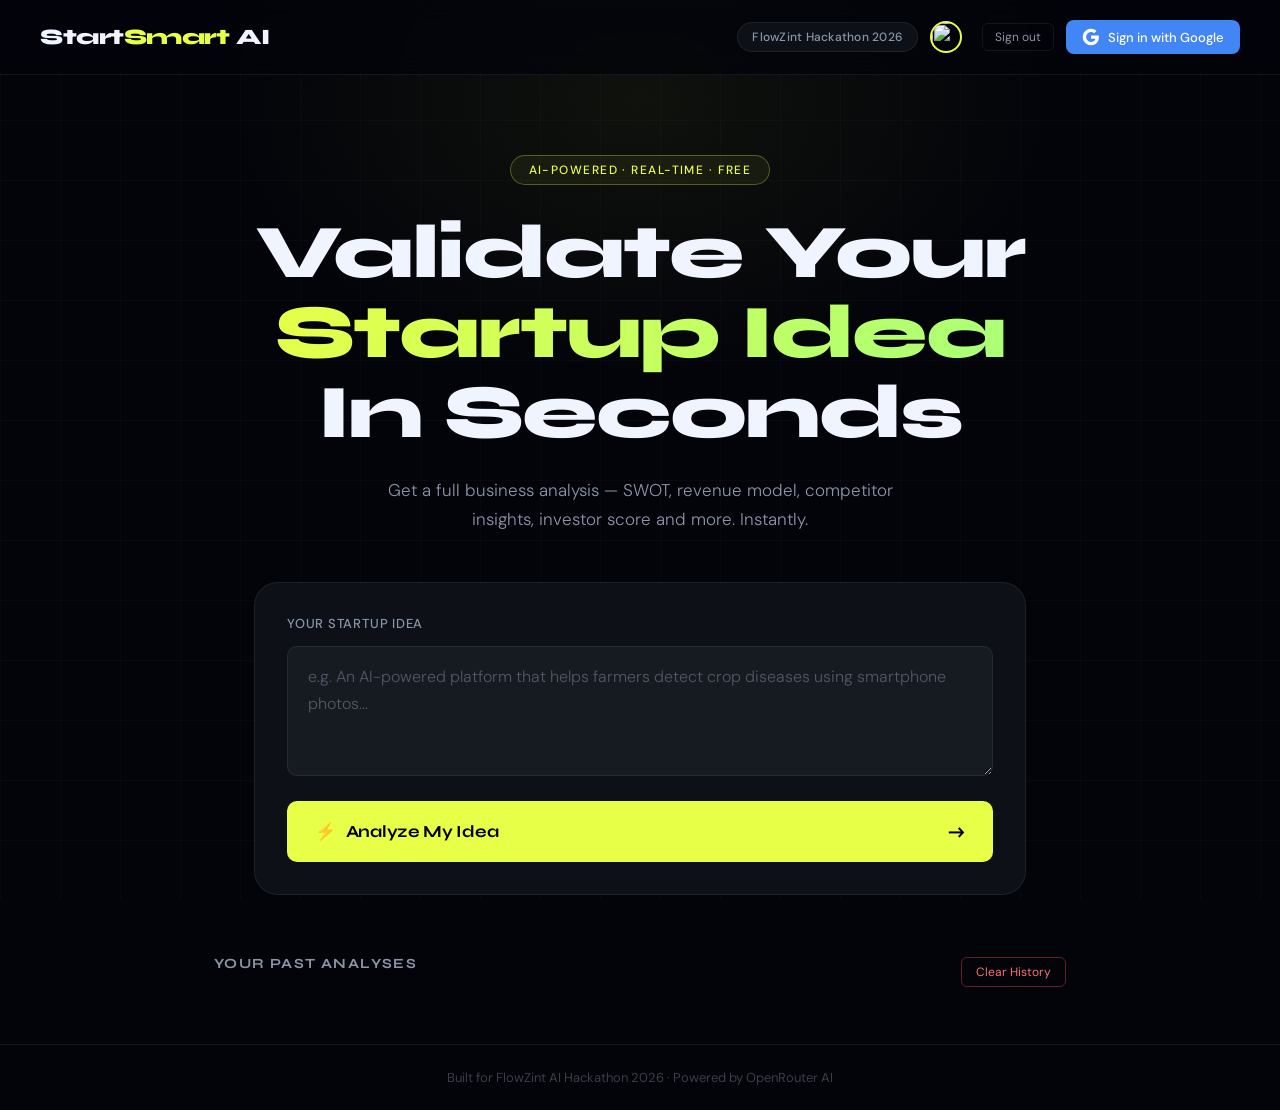
==== index.html @ db645450 "Add files via upload" ====
<!DOCTYPE html>
<html lang="en">
<head>
  <meta charset="UTF-8" />
  <meta name="viewport" content="width=device-width, initial-scale=1.0"/>
  <title>StartSmart AI</title>
  <link rel="preconnect" href="https://fonts.googleapis.com">
  <link rel="preconnect" href="https://fonts.gstatic.com" crossorigin>
  <link href="https://fonts.googleapis.com/css2?family=Syne:wght@400;600;700;800&family=DM+Sans:wght@300;400;500&display=swap" rel="stylesheet">
  <link rel="stylesheet" href="style.css">
</head>
<body>

  <div class="bg-grid"></div>
  <div class="bg-glow"></div>

  <!-- NAV -->
  <nav class="navbar">
    <div class="nav-logo">Start<span>Smart</span> AI</div>
    <div class="nav-right">
      <div class="nav-badge">FlowZint Hackathon 2026</div>
      <div id="userArea" class="user-area hidden">
        <img id="userPhoto" class="user-photo" src="" alt="">
        <span id="userName" class="user-name"></span>
        <button onclick="signOut()" class="signout-btn">Sign out</button>
      </div>
      <button id="loginBtn" onclick="signInWithGoogle()" class="login-btn">
        <svg width="18" height="18" viewBox="0 0 24 24"><path fill="#fff" d="M22.56 12.25c0-.78-.07-1.53-.2-2.25H12v4.26h5.92c-.26 1.37-1.04 2.53-2.21 3.31v2.77h3.57c2.08-1.92 3.28-4.74 3.28-8.09z"/><path fill="#fff" d="M12 23c2.97 0 5.46-.98 7.28-2.66l-3.57-2.77c-.98.66-2.23 1.06-3.71 1.06-2.86 0-5.29-1.93-6.16-4.53H2.18v2.84C3.99 20.53 7.7 23 12 23z"/><path fill="#fff" d="M5.84 14.09c-.22-.66-.35-1.36-.35-2.09s.13-1.43.35-2.09V7.07H2.18C1.43 8.55 1 10.22 1 12s.43 3.45 1.18 4.93l3.66-2.84z"/><path fill="#fff" d="M12 5.38c1.62 0 3.06.56 4.21 1.64l3.15-3.15C17.45 2.09 14.97 1 12 1 7.7 1 3.99 3.47 2.18 7.07l3.66 2.84c.87-2.6 3.3-4.53 6.16-4.53z"/></svg>
        Sign in with Google
      </button>
    </div>
  </nav>

  <!-- HERO -->
  <section class="hero">
    <div class="hero-tag">AI-Powered · Real-Time · Free</div>
    <h1 class="hero-title">
      Validate Your<br>
      <span class="gradient-text">Startup Idea</span><br>
      In Seconds
    </h1>
    <p class="hero-sub">Get a full business analysis — SWOT, revenue model, competitor insights, investor score and more. Instantly.</p>

    <div class="input-card">
      <label class="input-label">Your Startup Idea</label>
      <textarea id="ideaInput" placeholder="e.g. An AI-powered platform that helps farmers detect crop diseases using smartphone photos..."></textarea>
      <button id="analyzeBtn" onclick="analyzeIdea()">
        <span class="btn-icon">⚡</span>
        <span class="btn-text">Analyze My Idea</span>
        <span class="btn-arrow">→</span>
      </button>
    </div>
  </section>

  <!-- HISTORY -->
  <section id="historySection" class="history-section hidden">
    <div class="history-header">
      <div class="section-heading">Your Past Analyses</div>
      <button class="clear-btn" onclick="clearHistory()">Clear History</button>
    </div>
    <div id="historyList" class="history-list"></div>
  </section>

  <!-- RESULTS -->
  <section id="resultsSection" class="results-section hidden">
    <div class="score-banner">
      <div class="score-left">
        <div class="score-label">Investor Readiness Score</div>
        <div class="score-value" id="scoreValue">—</div>
      </div>
      <div class="score-bar-wrap">
        <div class="score-bar-track">
          <div class="score-bar-fill" id="scoreBarFill"></div>
        </div>
        <div class="score-verdict" id="scoreVerdict"></div>
      </div>
    </div>

    <div class="cards-grid">
      <div class="result-card card-wide">
        <div class="card-icon">🎯</div>
        <div class="card-title">Problem Statement</div>
        <div class="card-body" id="res-problem"></div>
      </div>
      <div class="result-card">
        <div class="card-icon">👥</div>
        <div class="card-title">Target Audience</div>
        <div class="card-body" id="res-audience"></div>
      </div>
      <div class="result-card">
        <div class="card-icon">💰</div>
        <div class="card-title">Revenue Model</div>
        <div class="card-body" id="res-revenue"></div>
      </div>
    </div>

    <div class="swot-section">
      <div class="section-heading">SWOT Analysis</div>
      <div class="swot-grid">
        <div class="swot-box swot-s"><div class="swot-label">Strengths</div><div class="swot-body" id="res-strengths"></div></div>
        <div class="swot-box swot-w"><div class="swot-label">Weaknesses</div><div class="swot-body" id="res-weaknesses"></div></div>
        <div class="swot-box swot-o"><div class="swot-label">Opportunities</div><div class="swot-body" id="res-opportunities"></div></div>
        <div class="swot-box swot-t"><div class="swot-label">Threats</div><div class="swot-body" id="res-threats"></div></div>
      </div>
    </div>

    <div class="cards-grid">
      <div class="result-card">
        <div class="card-icon">📣</div>
        <div class="card-title">Marketing Strategy</div>
        <div class="card-body" id="res-marketing"></div>
      </div>
      <div class="result-card">
        <div class="card-icon">🏆</div>
        <div class="card-title">Competitor Analysis</div>
        <div class="card-body" id="res-competitors"></div>
      </div>
      <div class="result-card">
        <div class="card-icon">⚠️</div>
        <div class="card-title">Risk Factors</div>
        <div class="card-body" id="res-risks"></div>
      </div>
      <div class="result-card card-wide">
        <div class="card-icon">🚀</div>
        <div class="card-title">Growth Suggestions</div>
        <div class="card-body" id="res-growth"></div>
      </div>
    </div>

    <div class="re-analyze">
      <button class="re-btn" onclick="resetForm()">← Analyze Another Idea</button>
      <button class="re-btn pdf-btn" onclick="downloadPDF()">⬇ Download PDF Report</button>
    </div>
  </section>

  <!-- LOADING -->
  <div id="loadingOverlay" class="loading-overlay hidden">
    <div class="loader-box">
      <div class="loader-ring"></div>
      <div class="loader-text" id="loaderText">Analyzing your idea...</div>
    </div>
  </div>

  <div id="errorBox" class="error-box hidden"></div>

  <footer class="footer">Built for FlowZint AI Hackathon 2026 · Powered by OpenRouter AI</footer>

  <!-- Firebase -->
  <script type="module">
    import { initializeApp } from "https://www.gstatic.com/firebasejs/12.13.0/firebase-app.js";
    import { getAuth, GoogleAuthProvider, signInWithRedirect, signOut as fbSignOut, onAuthStateChanged } from "https://www.gstatic.com/firebasejs/12.13.0/firebase-auth.js";
    import { getFirestore, collection, addDoc, getDocs, query, orderBy, deleteDoc, doc } from "https://www.gstatic.com/firebasejs/12.13.0/firebase-firestore.js";

    const firebaseConfig = {
      apiKey: "AIzaSyBNS0-gdaisjywEK2RlAvpGcr-VQXPkiJ4",
      authDomain: "startsmart-ai-551ed.firebaseapp.com",
      projectId: "startsmart-ai-551ed",
      storageBucket: "startsmart-ai-551ed.firebasestorage.app",
      messagingSenderId: "896026548199",
      appId: "1:896026548199:web:0348070c6d78ef68898f42",
      measurementId: "G-07NZR28E8P"
    };

    const app = initializeApp(firebaseConfig);
    const auth = getAuth(app);
    const db = getFirestore(app);
    const provider = new GoogleAuthProvider();

    let currentUser = null;

    window.signInWithGoogle = async () => {
      try {
        await signInWithPopup(auth, provider);
      } catch (e) {
        console.error(e);
      }
    };

    window.signOut = async () => {
      await fbSignOut(auth);
    };

    window.saveToHistory = async (idea, score) => {
      if (!currentUser) return;
      try {
        await addDoc(collection(db, "users", currentUser.uid, "analyses"), {
          idea, score, timestamp: new Date()
        });
        loadHistory();
      } catch (e) { console.error(e); }
    };

    window.loadHistory = async () => {
      if (!currentUser) return;
      const historySection = document.getElementById("historySection");
      const historyList = document.getElementById("historyList");
      try {
        const q = query(collection(db, "users", currentUser.uid, "analyses"), orderBy("timestamp", "desc"));
        const snap = await getDocs(q);
        if (snap.empty) { historySection.classList.add("hidden"); return; }
        historySection.classList.remove("hidden");
        historyList.innerHTML = "";
        snap.forEach(d => {
          const data = d.data();
          const item = document.createElement("div");
          item.className = "history-item";
          item.innerHTML = `
            <div class="history-idea">${data.idea}</div>
            <div class="history-score">Score: ${data.score}/10</div>
            <div class="history-date">${data.timestamp?.toDate?.()?.toLocaleDateString() || ''}</div>
          `;
          historyList.appendChild(item);
        });
      } catch(e) { console.error(e); }
    };

    window.clearHistory = async () => {
      if (!currentUser) return;
      const q = query(collection(db, "users", currentUser.uid, "analyses"), orderBy("timestamp", "desc"));
      const snap = await getDocs(q);
      snap.forEach(async d => await deleteDoc(doc(db, "users", currentUser.uid, "analyses", d.id)));
      document.getElementById("historySection").classList.add("hidden");
      document.getElementById("historyList").innerHTML = "";
    };

    onAuthStateChanged(auth, user => {
      currentUser = user;
      const loginBtn = document.getElementById("loginBtn");
      const userArea = document.getElementById("userArea");
      if (user) {
        loginBtn.classList.add("hidden");
        userArea.classList.remove("hidden");
        document.getElementById("userPhoto").src = user.photoURL || "";
        document.getElementById("userName").textContent = user.displayName || "";
        loadHistory();
      } else {
        loginBtn.classList.remove("hidden");
        userArea.classList.add("hidden");
        document.getElementById("historySection").classList.add("hidden");
      }
    });
  </script>

  <script src="script.js"></script>
</body>
</html>
---- style.css ----
/* ===== RESET & BASE ===== */
*, *::before, *::after { box-sizing: border-box; margin: 0; padding: 0; }

:root {
  --bg: #03040a;
  --surface: #0d1117;
  --surface2: #161b22;
  --border: rgba(255,255,255,0.07);
  --border-hover: rgba(255,255,255,0.15);
  --text: #f0f4ff;
  --text-muted: #8b95a8;
  --accent: #e8ff47;
  --accent-dim: rgba(232, 255, 71, 0.12);
  --green: #22c55e;
  --red: #ef4444;
  --blue: #3b82f6;
  --orange: #f97316;
  --font-display: 'Syne', sans-serif;
  --font-body: 'DM Sans', sans-serif;
  --radius: 16px;
  --radius-sm: 10px;
}

html { scroll-behavior: smooth; }

body {
  background: var(--bg);
  color: var(--text);
  font-family: var(--font-body);
  min-height: 100vh;
  overflow-x: hidden;
}

/* ===== BACKGROUND ===== */
.bg-grid {
  position: fixed;
  inset: 0;
  background-image:
    linear-gradient(rgba(255,255,255,0.025) 1px, transparent 1px),
    linear-gradient(90deg, rgba(255,255,255,0.025) 1px, transparent 1px);
  background-size: 60px 60px;
  pointer-events: none;
  z-index: 0;
}

.bg-glow {
  position: fixed;
  top: -200px;
  left: 50%;
  transform: translateX(-50%);
  width: 900px;
  height: 600px;
  background: radial-gradient(ellipse, rgba(232,255,71,0.06) 0%, transparent 70%);
  pointer-events: none;
  z-index: 0;
}

/* ===== NAVBAR ===== */
.navbar {
  position: relative;
  z-index: 10;
  display: flex;
  justify-content: space-between;
  align-items: center;
  padding: 20px 40px;
  border-bottom: 1px solid var(--border);
  background: rgba(3,4,10,0.8);
  backdrop-filter: blur(12px);
}

.nav-logo {
  font-family: var(--font-display);
  font-weight: 800;
  font-size: 22px;
  color: var(--text);
  letter-spacing: -0.5px;
}
.nav-logo span { color: var(--accent); }

.nav-badge {
  font-size: 12px;
  font-weight: 500;
  padding: 6px 14px;
  border-radius: 99px;
  border: 1px solid var(--border);
  color: var(--text-muted);
  background: var(--surface);
  letter-spacing: 0.02em;
}

/* ===== HERO ===== */
.hero {
  position: relative;
  z-index: 1;
  max-width: 820px;
  margin: 0 auto;
  padding: 80px 24px 60px;
  text-align: center;
}

.hero-tag {
  display: inline-block;
  font-size: 12px;
  font-weight: 500;
  letter-spacing: 0.12em;
  text-transform: uppercase;
  color: var(--accent);
  border: 1px solid rgba(232,255,71,0.3);
  background: rgba(232,255,71,0.06);
  padding: 6px 18px;
  border-radius: 99px;
  margin-bottom: 28px;
  animation: fadeUp 0.6s ease both;
}

.hero-title {
  font-family: var(--font-display);
  font-size: clamp(42px, 7vw, 76px);
  font-weight: 800;
  line-height: 1.05;
  letter-spacing: -2px;
  color: var(--text);
  margin-bottom: 24px;
  animation: fadeUp 0.7s ease both 0.1s;
}

.gradient-text {
  background: linear-gradient(135deg, var(--accent) 0%, #a8ff78 100%);
  -webkit-background-clip: text;
  -webkit-text-fill-color: transparent;
  background-clip: text;
}

.hero-sub {
  font-size: 17px;
  color: var(--text-muted);
  line-height: 1.7;
  max-width: 540px;
  margin: 0 auto 48px;
  font-weight: 300;
  animation: fadeUp 0.7s ease both 0.2s;
}

/* ===== INPUT CARD ===== */
.input-card {
  background: var(--surface);
  border: 1px solid var(--border);
  border-radius: 24px;
  padding: 32px;
  text-align: left;
  animation: fadeUp 0.7s ease both 0.3s;
  transition: border-color 0.3s;
}
.input-card:focus-within {
  border-color: rgba(232,255,71,0.3);
}

.input-label {
  display: block;
  font-size: 13px;
  font-weight: 500;
  letter-spacing: 0.06em;
  text-transform: uppercase;
  color: var(--text-muted);
  margin-bottom: 14px;
}

textarea {
  width: 100%;
  min-height: 130px;
  background: var(--surface2);
  border: 1px solid var(--border);
  border-radius: var(--radius-sm);
  padding: 16px 20px;
  font-family: var(--font-body);
  font-size: 16px;
  font-weight: 300;
  color: var(--text);
  resize: vertical;
  outline: none;
  transition: border-color 0.2s;
  line-height: 1.7;
}
textarea::placeholder { color: rgba(139,149,168,0.5); }
textarea:focus { border-color: rgba(232,255,71,0.35); }

button#analyzeBtn {
  margin-top: 20px;
  width: 100%;
  padding: 18px 28px;
  background: var(--accent);
  color: #000;
  border: none;
  border-radius: var(--radius-sm);
  font-family: var(--font-display);
  font-size: 17px;
  font-weight: 700;
  cursor: pointer;
  display: flex;
  align-items: center;
  justify-content: center;
  gap: 10px;
  transition: transform 0.15s, opacity 0.15s, box-shadow 0.2s;
  letter-spacing: -0.3px;
}
button#analyzeBtn:hover {
  transform: translateY(-2px);
  box-shadow: 0 12px 40px rgba(232,255,71,0.25);
}
button#analyzeBtn:active { transform: scale(0.98); }
button#analyzeBtn:disabled { opacity: 0.4; cursor: not-allowed; transform: none; box-shadow: none; }

.btn-arrow { margin-left: auto; font-size: 20px; }

/* ===== RESULTS ===== */
.results-section {
  position: relative;
  z-index: 1;
  max-width: 900px;
  margin: 0 auto;
  padding: 0 24px 80px;
}
.results-section.hidden { display: none; }

/* Score Banner */
.score-banner {
  display: flex;
  align-items: center;
  gap: 32px;
  background: var(--surface);
  border: 1px solid var(--border);
  border-radius: 20px;
  padding: 28px 36px;
  margin-bottom: 28px;
  animation: fadeUp 0.5s ease both;
}

.score-label {
  font-size: 12px;
  text-transform: uppercase;
  letter-spacing: 0.1em;
  color: var(--text-muted);
  margin-bottom: 8px;
}

.score-value {
  font-family: var(--font-display);
  font-size: 52px;
  font-weight: 800;
  color: var(--accent);
  line-height: 1;
}

.score-bar-wrap { flex: 1; }

.score-bar-track {
  height: 10px;
  background: var(--surface2);
  border-radius: 99px;
  overflow: hidden;
  margin-bottom: 10px;
}

.score-bar-fill {
  height: 100%;
  border-radius: 99px;
  background: linear-gradient(90deg, #a8ff78, var(--accent));
  width: 0%;
  transition: width 1.2s cubic-bezier(0.4, 0, 0.2, 1);
}

.score-verdict {
  font-size: 15px;
  font-weight: 500;
  color: var(--text-muted);
}

/* Cards */
.cards-grid {
  display: grid;
  grid-template-columns: repeat(2, 1fr);
  gap: 16px;
  margin-bottom: 16px;
}

.result-card {
  background: var(--surface);
  border: 1px solid var(--border);
  border-radius: var(--radius);
  padding: 24px;
  transition: border-color 0.2s, transform 0.2s;
  animation: fadeUp 0.5s ease both;
}
.result-card:hover {
  border-color: var(--border-hover);
  transform: translateY(-2px);
}

.card-wide { grid-column: 1 / -1; }

.card-icon { font-size: 24px; margin-bottom: 10px; }

.card-title {
  font-family: var(--font-display);
  font-size: 14px;
  font-weight: 700;
  text-transform: uppercase;
  letter-spacing: 0.08em;
  color: var(--text-muted);
  margin-bottom: 12px;
}

.card-body {
  font-size: 15px;
  line-height: 1.75;
  color: var(--text);
  font-weight: 300;
}

/* SWOT */
.swot-section { margin-bottom: 16px; }

.section-heading {
  font-family: var(--font-display);
  font-size: 14px;
  font-weight: 700;
  text-transform: uppercase;
  letter-spacing: 0.1em;
  color: var(--text-muted);
  margin-bottom: 16px;
}

.swot-grid {
  display: grid;
  grid-template-columns: 1fr 1fr;
  gap: 12px;
}

.swot-box {
  border-radius: var(--radius-sm);
  padding: 20px 22px;
  border: 1px solid transparent;
}

.swot-label {
  font-family: var(--font-display);
  font-size: 12px;
  font-weight: 700;
  text-transform: uppercase;
  letter-spacing: 0.1em;
  margin-bottom: 10px;
}

.swot-body {
  font-size: 14px;
  line-height: 1.75;
  font-weight: 300;
}

.swot-s { background: rgba(34,197,94,0.08); border-color: rgba(34,197,94,0.2); }
.swot-s .swot-label { color: #4ade80; }
.swot-s .swot-body { color: #bbf7d0; }

.swot-w { background: rgba(239,68,68,0.08); border-color: rgba(239,68,68,0.2); }
.swot-w .swot-label { color: #f87171; }
.swot-w .swot-body { color: #fecaca; }

.swot-o { background: rgba(59,130,246,0.08); border-color: rgba(59,130,246,0.2); }
.swot-o .swot-label { color: #60a5fa; }
.swot-o .swot-body { color: #bfdbfe; }

.swot-t { background: rgba(249,115,22,0.08); border-color: rgba(249,115,22,0.2); }
.swot-t .swot-label { color: #fb923c; }
.swot-t .swot-body { color: #fed7aa; }

/* Re-analyze */
.re-analyze { text-align: center; margin-top: 40px; display: flex; gap: 12px; justify-content: center; flex-wrap: wrap; }

.re-btn {
  background: transparent;
  border: 1px solid var(--border);
  border-radius: 99px;
  color: var(--text-muted);
  font-family: var(--font-body);
  font-size: 14px;
  padding: 12px 28px;
  cursor: pointer;
  transition: border-color 0.2s, color 0.2s;
}
.re-btn:hover { border-color: var(--border-hover); color: var(--text); }

.pdf-btn {
  border-color: rgba(232,255,71,0.4);
  color: var(--accent);
}
.pdf-btn:hover { background: rgba(232,255,71,0.08); border-color: var(--accent); }

/* ===== LOADING ===== */
.loading-overlay {
  position: fixed;
  inset: 0;
  background: rgba(3,4,10,0.85);
  backdrop-filter: blur(8px);
  z-index: 100;
  display: flex;
  align-items: center;
  justify-content: center;
}
.loading-overlay.hidden { display: none; }

.loader-box { text-align: center; }

.loader-ring {
  width: 60px;
  height: 60px;
  border: 3px solid rgba(232,255,71,0.15);
  border-top-color: var(--accent);
  border-radius: 50%;
  animation: spin 0.8s linear infinite;
  margin: 0 auto 20px;
}

.loader-text {
  font-family: var(--font-display);
  font-size: 18px;
  font-weight: 600;
  color: var(--text);
}

/* ===== ERROR ===== */
.error-box {
  position: fixed;
  bottom: 24px;
  left: 50%;
  transform: translateX(-50%);
  background: rgba(239,68,68,0.15);
  border: 1px solid rgba(239,68,68,0.4);
  border-radius: var(--radius-sm);
  color: #fca5a5;
  padding: 14px 24px;
  font-size: 14px;
  z-index: 200;
  max-width: 500px;
  text-align: center;
}
.error-box.hidden { display: none; }

/* ===== FOOTER ===== */
.footer {
  position: relative;
  z-index: 1;
  text-align: center;
  padding: 24px;
  font-size: 13px;
  color: rgba(139,149,168,0.4);
  border-top: 1px solid var(--border);
}

/* ===== ANIMATIONS ===== */
@keyframes fadeUp {
  from { opacity: 0; transform: translateY(20px); }
  to { opacity: 1; transform: translateY(0); }
}

@keyframes spin {
  to { transform: rotate(360deg); }
}

/* ===== RESPONSIVE ===== */
@media (max-width: 600px) {
  .navbar { padding: 16px 20px; }
  .hero { padding: 50px 20px 40px; }
  .hero-title { letter-spacing: -1px; }
  .input-card { padding: 22px; }
  .cards-grid { grid-template-columns: 1fr; }
  .card-wide { grid-column: 1; }
  .swot-grid { grid-template-columns: 1fr; }
  .score-banner { flex-direction: column; gap: 20px; }
  .score-value { font-size: 40px; }
  .navbar { flex-direction: column; gap: 10px; }
}

/* ===== LOGIN BUTTON ===== */
.nav-right { display: flex; align-items: center; gap: 12px; }

.login-btn {
  display: flex; align-items: center; gap: 8px;
  background: #4285f4; color: #fff;
  border: none; border-radius: 8px;
  padding: 8px 16px; font-size: 13px; font-weight: 500;
  cursor: pointer; font-family: var(--font-body);
  transition: opacity 0.2s;
}
.login-btn:hover { opacity: 0.85; }

.user-area { display: flex; align-items: center; gap: 10px; }
.user-photo { width: 32px; height: 32px; border-radius: 50%; border: 2px solid var(--accent); }
.user-name { font-size: 13px; color: var(--text); }
.signout-btn {
  background: transparent; border: 1px solid var(--border);
  color: var(--text-muted); border-radius: 6px;
  padding: 5px 12px; font-size: 12px; cursor: pointer;
  font-family: var(--font-body); transition: border-color 0.2s;
}
.signout-btn:hover { border-color: var(--border-hover); color: var(--text); }

/* ===== HISTORY ===== */
.history-section {
  position: relative; z-index: 1;
  max-width: 900px; margin: 0 auto 40px;
  padding: 0 24px;
}
.history-header { display: flex; justify-content: space-between; align-items: center; margin-bottom: 16px; }
.clear-btn {
  background: transparent; border: 1px solid rgba(239,68,68,0.4);
  color: #f87171; border-radius: 6px; padding: 6px 14px;
  font-size: 12px; cursor: pointer; font-family: var(--font-body);
  transition: background 0.2s;
}
.clear-btn:hover { background: rgba(239,68,68,0.08); }

.history-list { display: flex; flex-direction: column; gap: 10px; }
.history-item {
  background: var(--surface); border: 1px solid var(--border);
  border-radius: var(--radius-sm); padding: 16px 20px;
  display: flex; align-items: center; gap: 16px;
  transition: border-color 0.2s;
}
.history-item:hover { border-color: var(--border-hover); }
.history-idea { flex: 1; font-size: 14px; color: var(--text); }
.history-score { font-size: 13px; font-weight: 500; color: var(--accent); white-space: nowrap; }
.history-date { font-size: 12px; color: var(--text-muted); white-space: nowrap; }
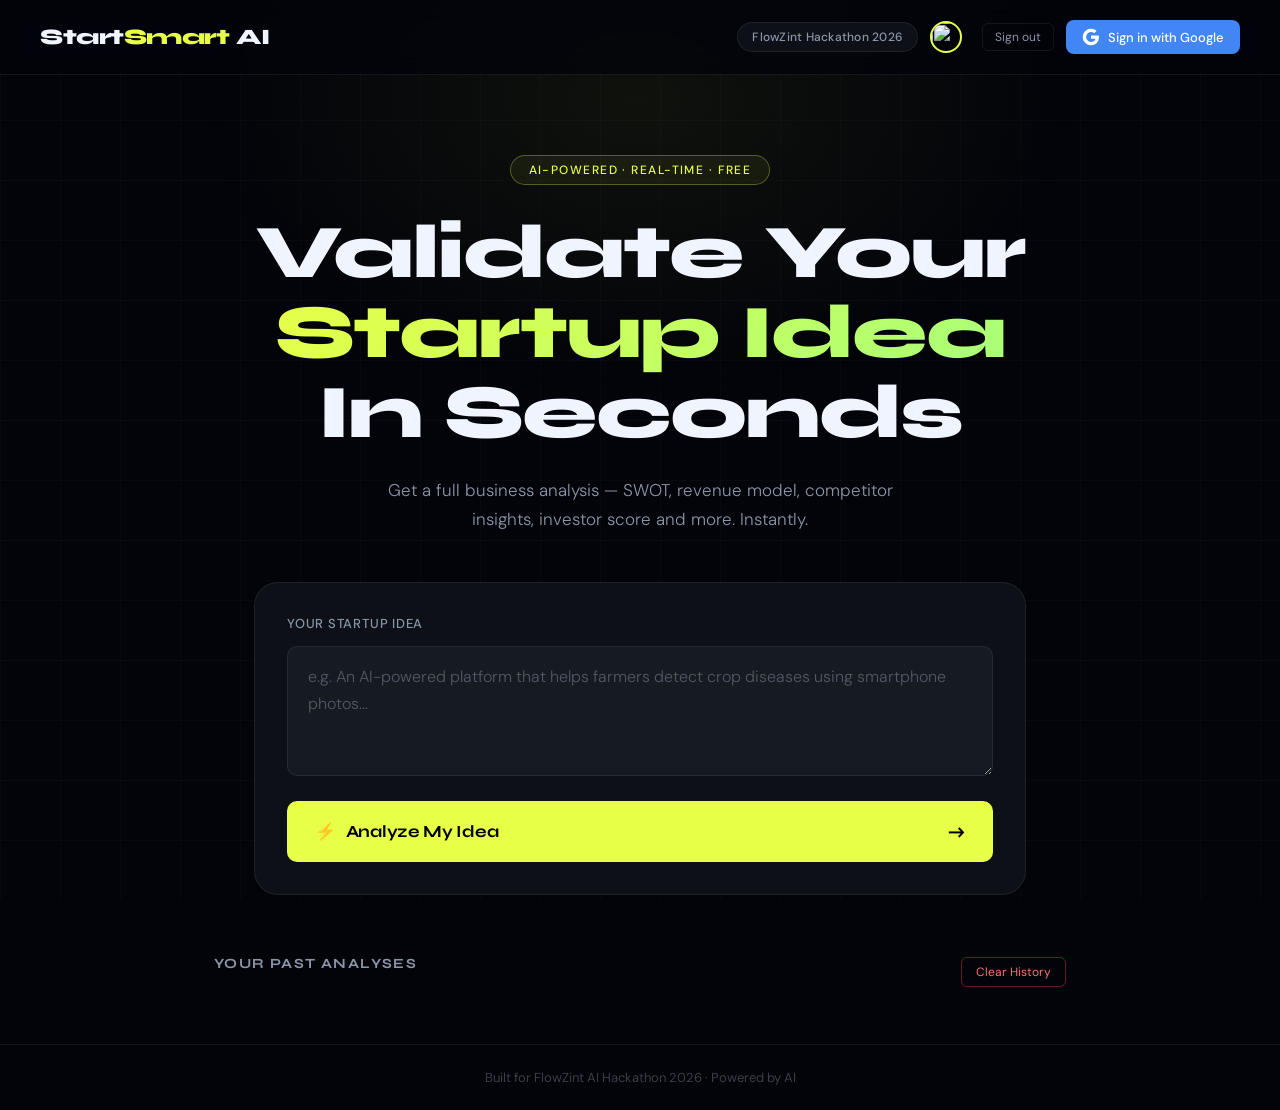
==== commit f3afc474: "Update index.html" ====
--- a/index.html
+++ b/index.html
@@ -7,6 +7,7 @@
   <link rel="preconnect" href="https://fonts.googleapis.com">
   <link rel="preconnect" href="https://fonts.gstatic.com" crossorigin>
   <link href="https://fonts.googleapis.com/css2?family=Syne:wght@400;600;700;800&family=DM+Sans:wght@300;400;500&display=swap" rel="stylesheet">
+  <script src="https://cdn.jsdelivr.net/npm/chart.js"></script>
   <link rel="stylesheet" href="style.css">
 </head>
 <body>
@@ -14,7 +15,6 @@
   <div class="bg-grid"></div>
   <div class="bg-glow"></div>
 
-  <!-- NAV -->
   <nav class="navbar">
     <div class="nav-logo">Start<span>Smart</span> AI</div>
     <div class="nav-right">
@@ -31,16 +31,10 @@
     </div>
   </nav>
 
-  <!-- HERO -->
   <section class="hero">
     <div class="hero-tag">AI-Powered · Real-Time · Free</div>
-    <h1 class="hero-title">
-      Validate Your<br>
-      <span class="gradient-text">Startup Idea</span><br>
-      In Seconds
-    </h1>
+    <h1 class="hero-title">Validate Your<br><span class="gradient-text">Startup Idea</span><br>In Seconds</h1>
     <p class="hero-sub">Get a full business analysis — SWOT, revenue model, competitor insights, investor score and more. Instantly.</p>
-
     <div class="input-card">
       <label class="input-label">Your Startup Idea</label>
       <textarea id="ideaInput" placeholder="e.g. An AI-powered platform that helps farmers detect crop diseases using smartphone photos..."></textarea>
@@ -52,7 +46,6 @@
     </div>
   </section>
 
-  <!-- HISTORY -->
   <section id="historySection" class="history-section hidden">
     <div class="history-header">
       <div class="section-heading">Your Past Analyses</div>
@@ -61,18 +54,32 @@
     <div id="historyList" class="history-list"></div>
   </section>
 
-  <!-- RESULTS -->
   <section id="resultsSection" class="results-section hidden">
+
     <div class="score-banner">
       <div class="score-left">
         <div class="score-label">Investor Readiness Score</div>
         <div class="score-value" id="scoreValue">—</div>
       </div>
       <div class="score-bar-wrap">
-        <div class="score-bar-track">
-          <div class="score-bar-fill" id="scoreBarFill"></div>
-        </div>
+        <div class="score-bar-track"><div class="score-bar-fill" id="scoreBarFill"></div></div>
         <div class="score-verdict" id="scoreVerdict"></div>
+      </div>
+    </div>
+
+    <!-- CHARTS ROW -->
+    <div class="charts-row">
+      <div class="chart-card">
+        <div class="chart-title">📈 Market Growth Potential</div>
+        <canvas id="marketChart"></canvas>
+      </div>
+      <div class="chart-card">
+        <div class="chart-title">💰 3-Year Revenue Projection</div>
+        <canvas id="revenueChart"></canvas>
+      </div>
+      <div class="chart-card">
+        <div class="chart-title">🎯 SWOT Score Radar</div>
+        <canvas id="swotChart"></canvas>
       </div>
     </div>
 
@@ -131,9 +138,9 @@
       <button class="re-btn" onclick="resetForm()">← Analyze Another Idea</button>
       <button class="re-btn pdf-btn" onclick="downloadPDF()">⬇ Download PDF Report</button>
     </div>
+
   </section>
 
-  <!-- LOADING -->
   <div id="loadingOverlay" class="loading-overlay hidden">
     <div class="loader-box">
       <div class="loader-ring"></div>
@@ -143,13 +150,12 @@
 
   <div id="errorBox" class="error-box hidden"></div>
 
-  <footer class="footer">Built for FlowZint AI Hackathon 2026 · Powered by OpenRouter AI</footer>
-
-  <!-- Firebase -->
+  <footer class="footer">Built for FlowZint AI Hackathon 2026 · Powered by AI</footer>
+
   <script type="module">
-    import { initializeApp } from "https://www.gstatic.com/firebasejs/12.13.0/firebase-app.js";
-    import { getAuth, GoogleAuthProvider, signInWithRedirect, signOut as fbSignOut, onAuthStateChanged } from "https://www.gstatic.com/firebasejs/12.13.0/firebase-auth.js";
-    import { getFirestore, collection, addDoc, getDocs, query, orderBy, deleteDoc, doc } from "https://www.gstatic.com/firebasejs/12.13.0/firebase-firestore.js";
+    import { initializeApp } from "https://www.gstatic.com/firebasejs/10.12.0/firebase-app.js";
+    import { getAuth, GoogleAuthProvider, signInWithPopup, signOut as fbSignOut, onAuthStateChanged } from "https://www.gstatic.com/firebasejs/10.12.0/firebase-auth.js";
+    import { getFirestore, collection, addDoc, getDocs, query, orderBy, deleteDoc, doc } from "https://www.gstatic.com/firebasejs/10.12.0/firebase-firestore.js";
 
     const firebaseConfig = {
       apiKey: "AIzaSyBNS0-gdaisjywEK2RlAvpGcr-VQXPkiJ4",
@@ -165,20 +171,13 @@
     const auth = getAuth(app);
     const db = getFirestore(app);
     const provider = new GoogleAuthProvider();
-
     let currentUser = null;
 
     window.signInWithGoogle = async () => {
-      try {
-        await signInWithPopup(auth, provider);
-      } catch (e) {
-        console.error(e);
-      }
-    };
-
-    window.signOut = async () => {
-      await fbSignOut(auth);
-    };
+      try { await signInWithPopup(auth, provider); } catch(e) { console.error(e); }
+    };
+
+    window.signOut = async () => { await fbSignOut(auth); };
 
     window.saveToHistory = async (idea, score) => {
       if (!currentUser) return;
@@ -187,7 +186,7 @@
           idea, score, timestamp: new Date()
         });
         loadHistory();
-      } catch (e) { console.error(e); }
+      } catch(e) { console.error(e); }
     };
 
     window.loadHistory = async () => {
@@ -204,11 +203,7 @@
           const data = d.data();
           const item = document.createElement("div");
           item.className = "history-item";
-          item.innerHTML = `
-            <div class="history-idea">${data.idea}</div>
-            <div class="history-score">Score: ${data.score}/10</div>
-            <div class="history-date">${data.timestamp?.toDate?.()?.toLocaleDateString() || ''}</div>
-          `;
+          item.innerHTML = `<div class="history-idea">${data.idea}</div><div class="history-score">Score: ${data.score}/10</div><div class="history-date">${data.timestamp?.toDate?.()?.toLocaleDateString() || ''}</div>`;
           historyList.appendChild(item);
         });
       } catch(e) { console.error(e); }
@@ -243,4 +238,4 @@
 
   <script src="script.js"></script>
 </body>
-</html>+</html>
